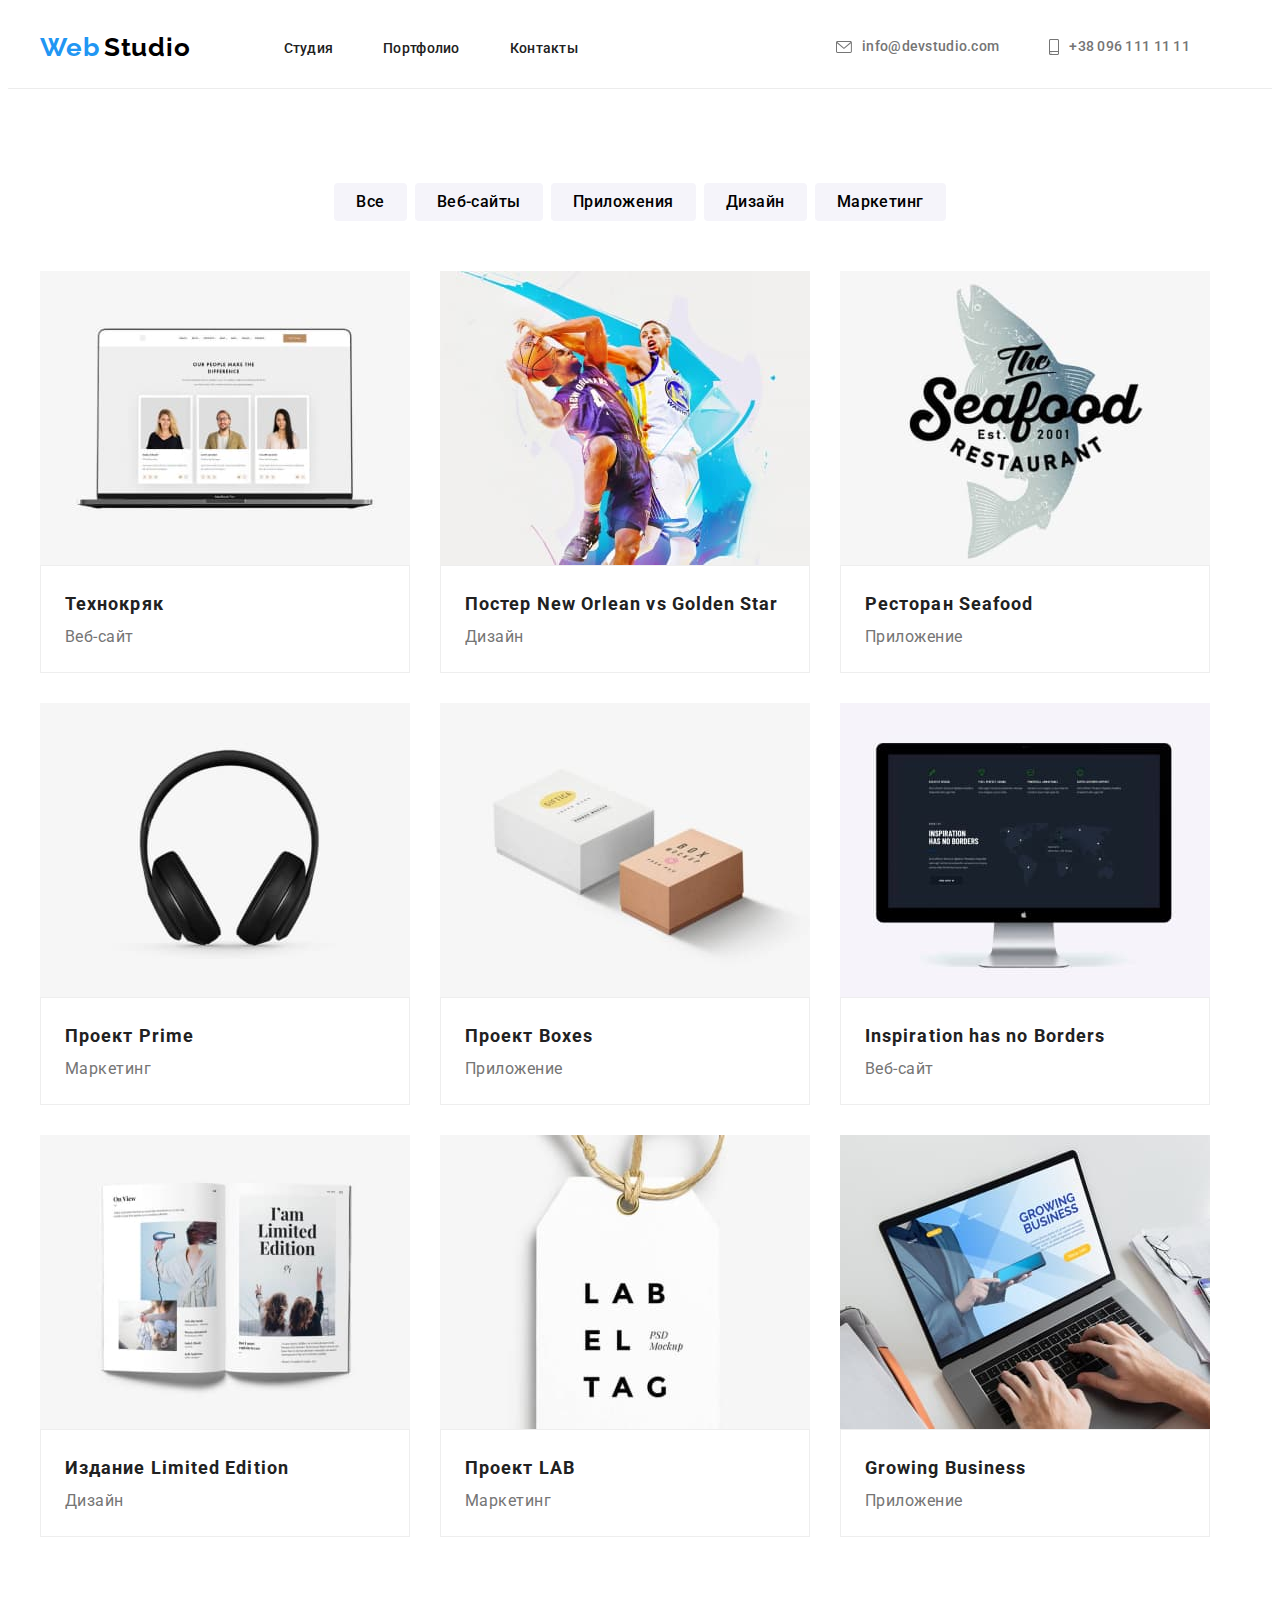
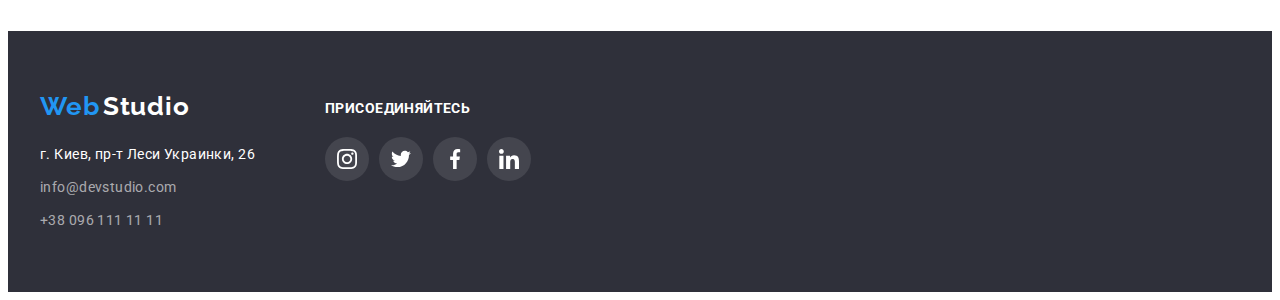
==== portfolio.html @ 27991fdc "Hw6" ====
<!DOCTYPE html>
<html lang="ru">
<head>
    <meta charset="UTF-8">
    <meta http-equiv="X-UA-Compatible" content="IE=edge">
    <meta name="viewport" content="width=device-width, initial-scale=1.0">
    <title>WebStudio</title>
    <link rel="preconnect" href="https://fonts.googleapis.com">
    <link rel="preconnect" href="https://fonts.gstatic.com" crossorigin>
    <link
        href="https://fonts.googleapis.com/css2?family=Raleway:wght@700&family=Roboto:wght@400;500;700;900&display=swap"
        rel="stylesheet">
    <link rel="stylesheet" href="https://cdnjs.cloudflare.com/ajax/libs/modern-normalize/1.1.0/modern-normalize.min.css"
        integrity="sha512-wpPYUAdjBVSE4KJnH1VR1HeZfpl1ub8YT/NKx4PuQ5NmX2tKuGu6U/JRp5y+Y8XG2tV+wKQpNHVUX03MfMFn9Q=="
        crossorigin="anonymous" referrerpolicy="no-referrer" />
    <link rel="stylesheet" href="./css/reset.css">
    <link rel="stylesheet" href="./css/styles.css">
</head>

<body>
    <!--Шапка страницы-->
    <header class="header">
        <div class="container header-container">
            <nav class="header-nav">
                <a class="link header-logo" href="./index.html">
                    <span lang="en" class="header-logo-web">Web</span>
                    <span lang="en" class="header-logo-studio">Studio</span>
                </a>
                <ul class="list header-list">
                    <li class="header-item"><a class="link header-link current" href="./index.html">Студия</a></li>
                    <li class="header-item"><a class="link header-link current" href="./portfolio.html">Портфолио</a></li>
                    <li class="header-item"><a class="link header-link current" href="">Контакты</a></li>
                </ul>
            </nav>
            <!--Контакты-->
            <ul class="list header-list-contact">
                <li class="header-con-link">
                    <a class="link header-mail" href="mailto:info@devstudio.com">
                        <svg class="header-icon" width="16" height="12">
                            <use href="./images/icons.svg#icon-envelope"></use>
                        </svg>
                        info@devstudio.com</a>
                </li>
                <li class="header-con-link">
                    <a class="link contact-tel" href="tel:380961111111">
                        <svg class="header-icon" width="10" height="16">
                            <use href="./images/icons.svg#icon-smartphone"></use>
                        </svg>
                        +38 096 111 11 11</a>
                </li>
            </ul>
        </div>
    </header>
    <main class="hero-second">
        <section class="section hero hero-projects">
            <div class="container">
                <ul class="list hero-list">
                    <li class="hero-list-item"><button type="button" class="hero-list-button">Все</button>
                    </li>
                    <li class="hero-list-item"><button type="button" class="hero-list-button">Веб-сайты</button>
                    </li>
                    <li class="hero-list-item"><button type="button" class="hero-list-button">Приложения</button>
                    </li>
                    <li class="hero-list-item"><button type="button" class="hero-list-button">Дизайн</button>
                    </li>
                    <li class="hero-list-item"><button type="button" class="hero-list-button">Маркетинг</button>
                    </li>
                </ul>
            </div>
<div class="container">
    <ul class="list projects-list">
        <li class="projects-list-item">
            <a class="link project-link" href="" target="_blank" rel="noopener noreferrer">
                <div class="projects-list-item-wrap">
                <img src="./images/portfolio-imeges/portfolio1.jpg" alt="Технокряк" width="370" height="294">
                <p class="project-img-title">Технокряк это современная площадка распространения коронавируса. Компании используют эту платформу для цифрового
                шпионажа и атак на защищённые сервера конкурентов.</p>
                </div>
                <div class="project-container">
                    <h2 class="project-title">Технокряк</h2>
                    <p class="project-title-disc">Веб-сайт</p>
                </div>
            </a>
        </li>
        <li class="projects-list-item">
            <a class="link project-link" href="" target="_blank" rel="noopener noreferrer">
                <div class="projects-list-item-wrap">
                <img src="./images/portfolio-imeges/portfolio2.jpg" alt="Постер" width="370" height="294">
                <p class="project-img-title">Технокряк это современная площадка распространения коронавируса. Компании используют эту
                    платформу для цифрового
                    шпионажа и атак на защищённые сервера конкурентов.</p>
                </div>
                <div class="project-container">
                    <h2 class="project-title">Постер <span lang="en">New Orlean vs Golden Star</span></h2>
                    <p class="project-title-disc">Дизайн</p>
                </div>
            </a>
        </li>
        <li class="projects-list-item">
            <a class="link project-link" href="" target="_blank" rel="noopener noreferrer">
                <div class="projects-list-item-wrap">
                <img src="./images/portfolio-imeges/portfolio3.jpg" alt="Seafood" width="370" height="294">
                <p class="project-img-title">Технокряк это современная площадка распространения коронавируса. Компании используют эту
                    платформу для цифрового
                    шпионажа и атак на защищённые сервера конкурентов.</p>
                </div>
                <div class="project-container">
                    <h2 class="project-title">Ресторан <span lang="en">Seafood</span></h2>
                    <p class="project-title-disc">Приложение</p>
                </div>
            </a>
        </li>
        <li class="projects-list-item">
            <a class="link project-link" href="" target="_blank" rel="noopener noreferrer">
                <div class="projects-list-item-wrap">
                <img src="./images/portfolio-imeges/portfolio4.jpg" alt="Проект Prime" width="370" height="294">
                <p class="project-img-title">Технокряк это современная площадка распространения коронавируса. Компании используют эту
                    платформу для цифрового
                    шпионажа и атак на защищённые сервера конкурентов.</p>
                </div>
                <div class="project-container">
                    <h2 class="project-title">Проект <span lang="en">Prime</span></h2>
                    <p class="project-title-disc">Маркетинг</p>
                </div>
            </a>
        </li>
        <li class="projects-list-item">
            <a class="link project-link" href="" target="_blank" rel="noopener noreferrer">
                <div class="projects-list-item-wrap">
                <img src="./images/portfolio-imeges/portfolio5.jpg" alt="Проект Boxes" width="370" height="294">
                <p class="project-img-title">Технокряк это современная площадка распространения коронавируса. Компании используют эту
                    платформу для цифрового
                    шпионажа и атак на защищённые сервера конкурентов.</p>
                </div>
                <div class="project-container">
                    <h2 class="project-title">Проект <span lang="en">Boxes</span></h2>
                    <p class="project-title-disc">Приложение</p>
                </div>
            </a>
        </li>
        <li class="projects-list-item">
            <a class="link project-link" href="" target="_blank" rel="noopener noreferrer">
                <div class="projects-list-item-wrap">
                <img src="./images/portfolio-imeges/portfolio6.jpg" alt="Inspiration" width="370" height="294">
                <p class="project-img-title">Технокряк это современная площадка распространения коронавируса. Компании используют эту
                    платформу для цифрового
                    шпионажа и атак на защищённые сервера конкурентов.</p>
                </div>
                <div class="project-container">
                    <h2 class="project-title"><span lang="en">Inspiration has no Borders</span></h2>
                    <p class="project-title-disc">Веб-сайт</p>
                </div>
            </a>
        </li>
        <li class="projects-list-item">
            <a class="link project-link" href="" target="_blank" rel="noopener noreferrer">
                <div class="projects-list-item-wrap">
                <img src="./images/portfolio-imeges/portfolio7.jpg" alt="Limited Edition" width="370" height="294">
                <p class="project-img-title">Технокряк это современная площадка распространения коронавируса. Компании используют эту
                    платформу для цифрового
                    шпионажа и атак на защищённые сервера конкурентов.</p>
                </div>
                <div class="project-container">
                    <h2 class="project-title">Издание <span lang="en">Limited Edition</span></h2>
                    <p class="project-title-disc">Дизайн</p>
                </div>
            </a>
        </li>
        <li class="projects-list-item">
            <a class="link project-link" href="" target="_blank" rel="noopener noreferrer">
                <div class="projects-list-item-wrap">
                <img src="./images/portfolio-imeges/portfolio8.jpg" alt="Проект LAB" width="370" height="294">
                <p class="project-img-title">Технокряк это современная площадка распространения коронавируса. Компании используют эту
                    платформу для цифрового
                    шпионажа и атак на защищённые сервера конкурентов.</p>
                </div>
                <div class="project-container">
                    <h2 class="project-title">Проект <span lang="en">LAB</span></h2>
                    <p class="project-title-disc">Маркетинг</p>
                </div>
            </a>
        </li>
        <li class="projects-list-item">
            <a class="link project-link" href="" target="_blank" rel="noopener noreferrer">
                <div class="projects-list-item-wrap">
                <img src="./images/portfolio-imeges/portfolio9.jpg" alt="Growing Business" width="370" height="294">
                <p class="project-img-title">Технокряк это современная площадка распространения коронавируса. Компании используют эту
                    платформу для цифрового
                    шпионажа и атак на защищённые сервера конкурентов.</p>
                </div>
                <div class="project-container">
                    <h2 class="project-title"><span lang="en">Growing Business</span></h2>
                    <p class="project-title-disc">Приложение</p>
                </div>
            </a>
        </li>
    </ul>
</div>
</section>
    </main>
    <footer class="footer">
        <div class="container footer-address">
            <div class="container-footer-logo">
                <a class="link footer-logo" href="./index.html">
                    <span lang="en" class="footer-logo-web">Web</span>
                    <span lang="en" class="footer-logo-studio">Studio</span>
                </a>
                <address>
                    <ul class="list footer-list">
                        <li class="footer-list-item address-item">
                            <a class="link footer-contacts street" href="https://goo.gl/maps/fT915jiTdRozChB46"
                                target="_blank" rel="noopener noreferrer">г. Киев,
                                пр-т Леси Украинки, 26</a>
                        </li>
                        <li class="footer-list-item address-item"><a class="footer-contacts"
                                href="mailto:info@devstudio.com" target="_blank"
                                rel="noopener noreferrer">info@devstudio.com</a>
                        </li>
                        <li class="footer-list-item address-item"><a class="footer-contacts" href="tel:+380961111111"
                                target="_blank" rel="noopener noreferrer">+38 096 111 11 11</a></li>
                    </ul>
                </address>
            </div>
            <div class="container-connect">
                <h2 class="text-connect">присоединяйтесь</h2>
                <ul class="connect-list">
                    <li class="connect-item">
                        <a href="" class="connect-link">
                            <svg class="connect-icon" width="20" height="20">
                                <use href="./images/icons.svg#icon-instagram"></use>
                            </svg>
                        </a>
                    </li>
                    <li class="connect-item">
                        <a href="" class="connect-link">
                            <svg class="connect-icon" width="20" height="20">
                                <use href="./images/icons.svg#icon-twitter"></use>
                            </svg>
                        </a>
                    </li>
                    <li class="connect-item">
                        <a href="" class="connect-link">
                            <svg class="connect-icon" width="20" height="20">
                                <use href="./images/icons.svg#icon-facebook"></use>
                            </svg>
                        </a>
                    </li>
                    <li class="connect-item">
                        <a href="" class="connect-link">
                            <svg class="connect-icon" width="20" height="20">
                                <use href="./images/icons.svg#icon-linkedin"></use>
                            </svg>
                        </a>
                    </li>
                </ul>
            </div>
        </div>
    </footer>
    </body>
    </html>
---- css/styles.css ----
:root {
  --blue-color: #2196f3;
  --first-title-color: #ffffff;
  --second-titele-color: #212121;
  --timing-function: cubic-bezier(0.4, 0, 0.2, 1);
}
body {
  font-family: 'Roboto', sans-serif;
  color: #212121;
  letter-spacing: 0.03em;
}

.container {
  width: 1200px;
  padding-right: 15px;
  padding-left: 15px;

  margin: 0 auto;
}
/* -----header---- */

.header {
  background: #ffffff;
  padding-top: 24px;
  padding-bottom: 25px;
  border-bottom: 1px solid #ececec;
}
.header-container {
  display: flex;
  align-items: center;
}

.header-nav {
  display: flex;
  align-items: center;
}
.header-logo-web {
  font-family: 'Raleway', sans-serif;
  font-style: normal;
  font-weight: bold;
  font-size: 26px;
  line-height: 1.19;
  /* identical to box height */

  letter-spacing: 0.03em;

  color: #2196f3;
}

.header-logo-studio {
  font-family: 'Raleway', sans-serif;
  font-style: normal;
  font-weight: bold;
  font-size: 26px;
  line-height: 1.19;
  margin-right: 93px;
  /* identical to box height */

  letter-spacing: 0.03em;

  color: #000000;
}

.header-list {
  display: flex;
}

.header-link {
  font-weight: 500;
  font-size: 14px;
  line-height: 1.14;
  letter-spacing: 0.02em;
  margin-right: 50px;
  transition: color 250ms cubic-bezier(0.4, 0, 0.2, 1);

  color: #212121;
}

.header-link:hover {
  color: var(--blue-color);
}
.current {
  color: #212121;
  position: relative;
}
.current::after {
  content: '';
  width: 0%;
  height: 4px;
  border-radius: 2px;
  position: absolute;
  background-color: var(--blue-color);
  left: 0;
  bottom: -32px;
  transition: width 250ms cubic-bezier(0.4, 0, 0.2, 1);
}

.current:focus::after,
.current:hover::after {
  color: var(--first-title-color);
  width: 100%;
}
.header-list-contact {
  margin-left: auto;
  display: flex;
  align-items: center;
}

.header-icon {
  fill: currentColor;
  margin-right: 10px;
}

.header-mail,
.contact-tel {
  font-weight: 500;
  font-size: 14px;
  line-height: 1.14;
  letter-spacing: 0.02em;
  display: flex;
  align-items: center;
  transition: color 250ms cubic-bezier(0.4, 0, 0.2, 1);

  margin-right: 50px;

  color: #757575;
}

.header-mail:hover {
  color: var(--blue-color);
}
.contact-tel:hover {
  color: var(--blue-color);
}
.hero-order {
  max-width: 1600px;
  height: 600px;
  margin-left: auto;
  margin-right: auto;
  background-color: #c4c4c4;
  background-image: linear-gradient(rgba(47, 48, 58, 0.4), rgba(47, 48, 58, 0.4)),
    url(../images/hero-bg.jpg);
  text-align: center;
  padding-top: 200px;
  padding-bottom: 200px;
}
.hero-title {
  font-weight: 900;
  font-size: 44px;
  line-height: 1.36;
  margin-bottom: 30px;
  font-size: 44px;
  text-align: center;
  letter-spacing: 0.06em;
  text-transform: uppercase;
  max-width: 696px;
  max-height: 120px;
  margin-left: auto;
  margin-right: auto;
  color: #ffffff;
}
.hero-order-btn {
  background: #2196f3;
  box-shadow: 0px 4px 4px rgba(0, 0, 0, 0.15);
  border-radius: 4px;
  cursor: pointer;
  border: transparent;
  font-size: 16px;
  line-height: 1.87;
  min-width: 200px;
  min-height: 50px;
  margin-left: auto;
  margin-right: auto;
  margin-left: auto;
  margin-right: auto;
  letter-spacing: 0.06em;
  color: #ffffff;
  transition: background-color 250ms cubic-bezier(0.4, 0, 0.2, 1);
}

.hero-order-btn:hover,
.hero-order-btn:focus {
  background-color: var(--blue-color);
  color: var(--first-title-color);
}

.info-list {
  display: flex;
}

.info-titele {
  display: none;
}
.info-item {
  padding-top: 94px;
}
.image-info {
  display: flex;
  justify-content: center;
  align-items: center;
  width: 270px;
  height: 120px;
  border-radius: 4px;
  background-color: #f5f4fa;
}
.info-list-titele {
  font-size: 14px;
  line-height: 1.14;
  letter-spacing: 0.03em;
  text-transform: uppercase;
  margin-top: 30px;
  margin-right: 30px;
  margin-bottom: 10px;
  color: #212121;
}
.info-list-text {
  font-weight: normal;
  font-size: 14px;
  line-height: 1.71;
  margin-top: 10px;
  margin-right: 30px;
  letter-spacing: 0.03em;
  color: #757575;
}
.work-list {
  display: flex;
  flex-wrap: wrap;
  margin-left: -30px;
  margin-bottom: -30px;
}
.work-item {
  width: calc(100% / 3 - 30px);
  margin-left: 30px;
  margin-top: 50px;
  margin-bottom: 94px;
}
.work-item-wrap {
  position: relative;
  overflow: hidden;
}
.work-item-text {
  position: absolute;
  bottom: 0;
  left: 0;
  font-family: 'Roboto', sans-serif;
  font-style: normal;
  font-weight: 700;
  font-size: 14px;
  line-height: 1.14;
  letter-spacing: 0.03em;
  padding: 27px 85px;
  width: 100%;
  background-color: rgba(47, 48, 58, 0.8);
  color: var(--first-title-color);
  transform: translateY(100%);
}
.work-item:hover .work-item-text {
  transform: translateY(0%);
}
.work-titele {
  font-size: 36px;
  line-height: 1.16;
  text-align: center;
  letter-spacing: 0.03em;
  margin-top: 94px;
  color: #212121;
}
.our-team {
  background: #f5f4fa;
}
.team-titele {
  font-size: 36px;
  line-height: 1.16;
  text-align: center;
  letter-spacing: 0.03em;
  padding-top: 94px;
  color: #212121;
}
.team-list {
  display: flex;
  flex-wrap: wrap;
  margin-left: -30px;
}
.team-item {
  width: calc(100% / 4 - 30px);
  margin-top: 50px;
  margin-left: 30px;
  margin-bottom: 94px;
  background-color: #ffffff;
  border-bottom: solid 1px transparent;
  box-shadow: 0px 1px 3px rgba(0, 0, 0, 0.12), 0px 1px 1px rgba(0, 0, 0, 0.14),
    0px 2px 1px rgba(0, 0, 0, 0.2);
  border-radius: 0px 0px 4px 4px;
}
.card-container {
  padding-top: 30px;
  padding-bottom: 30px;
}
.team-list-titele {
  font-weight: 500;
  font-size: 16px;
  line-height: 1.18;
  text-align: center;
  letter-spacing: 0.03em;
  margin-bottom: 10px;
  color: #212121;
}
.team-list-text {
  font-weight: normal;
  font-size: 16px;
  line-height: 1.18;
  text-align: center;
  letter-spacing: 0.03em;
  margin-bottom: 16px;
  color: #757575;
}
.team-social-list {
  display: flex;
  justify-content: center;
}
.team-social-item + .team-social-item {
  margin-left: 10px;
}
.team-social-link {
  width: 44px;
  height: 44px;
  background-color: #ffffff;
  display: flex;
  justify-content: center;
  align-items: center;
  border-radius: 50%;
  transition: background-color 250ms cubic-bezier(0.4, 0, 0.2, 1);
}
.team-social-icon {
  fill: #afb1b8;
}
.team-social-link:hover,
.team-social-link:focus {
  background-color: #2196f3;
}
.team-social-link:hover .team-social-icon,
.team-social-link:focus .team-social-icon {
  fill: #ffffff;
}

.container-clients {
  background-color: #ffffff;
}

.our-clients {
  font-family: 'Roboto', sans-serif;
  font-style: normal;
  font-weight: bold;
  font-size: 36px;
  line-height: 1.16;
  text-align: center;
  letter-spacing: 0.03em;
  padding-top: 94px;
  color: #212121;
}
.customer-base {
  display: flex;
}

.client-icon {
  display: flex;
  justify-self: center;
  align-items: center;
  fill: #afb1b8;
}

.client {
  margin-right: 30px;
  margin-top: 94px;
  padding-bottom: 94px;
  display: flex;
  justify-self: center;
  align-items: center;
}

.customer-link {
  display: flex;
  justify-content: center;
  align-items: center;
  width: 170px;
  height: 92px;
  border: 1px solid #afb1b8;
  box-sizing: border-box;
  border-radius: 4px;
  transition: border 250ms cubic-bezier(0.4, 0, 0.2, 1);
}

.customer-link:hover,
.customer-link:focus {
  border: 1px solid #2196f3;
}

.customer-link:hover .client-icon,
.customer-link:focus .client-icon {
  fill: #2196f3;
}

.footer {
  background-color: #2f303a;
  padding-top: 60px;
}
.footer-logo-web {
  font-family: Raleway;
  font-style: normal;
  font-weight: bold;
  font-size: 26px;
  line-height: 31px;
  font-weight: bold;
  letter-spacing: 0.03em;
  color: #2196f3;
}
.footer-logo-studio {
  font-family: Raleway;
  font-style: normal;
  font-weight: bold;
  font-size: 26px;
  line-height: 31px;
  font-weight: bold;
  letter-spacing: 0.03em;
  color: #ffffff;
}
.footer-logo {
  padding-bottom: 20px;
}
.footer-list {
  margin-top: 20px;
  padding-bottom: 60px;
}
.footer-address {
  display: flex;
  font-family: 'Roboto', sans-serif;
  font-style: normal;
  font-weight: 400;
  font-size: 14px;
  line-height: calc(24 / 14);
  letter-spacing: 0.03em;
}

.container-footer-logo {
  margin-right: 70px;
}

.logo-item {
  margin-bottom: 20px;
}
.address-item + .address-item {
  margin-top: 9px;
}
.address-item .street {
  color: #ffffff;
}
.footer-contacts {
  font-family: 'Roboto', sans-serif;
  font-style: normal;
  font-weight: 400;
  font-size: 14px;
  line-height: calc(24 / 14);
  letter-spacing: 0.03em;
  color: rgba(255, 255, 255, 0.6);
  text-decoration: none;
}
.footer-contacts:hover,
.footer-contacts:focus {
  color: var(--blue-color);
}

.connect-item:not(:first-child) {
  margin-left: 10px;
}

.connect-link {
  width: 44px;
  height: 44px;
  background-color: rgba(255, 255, 255, 0.1);
  display: flex;
  justify-content: center;
  align-items: center;
  border-radius: 50%;
  transition: background-color 250ms cubic-bezier(0.4, 0, 0.2, 1);
}

.connect-list {
  display: flex;
  justify-content: center;
}

.container-connect {
  align-items: center;
}

.text-connect {
  font-weight: 700;
  font-size: 14px;
  line-height: 1.14;
  letter-spacing: 0.03em;
  text-transform: uppercase;
  margin-bottom: 20px;
  padding-top: 10px;

  color: #ffffff;
}

.connect-icon {
  fill: #ffffff;
}

.connect-link:hover,
.connect-link:focus {
  background-color: #2196f3;
}
.connect-link:hover .connect-icon,
.connect-link:focus .connect-icon {
  fill: #ffffff;
}

.hero-second {
  padding: 94px 4px;
}
.hero-projects {
  background-color: #ffffff;
}
.hero-list {
  display: flex;
  justify-content: center;
  margin-bottom: 50px;
}
.hero-list-item + .hero-list-item {
  margin-left: 8px;
}
.hero-list-button {
  padding: 6px 22px;
  border: transparent;
  border-radius: 4px;
  font-family: inherit;
  font-style: inherit;
  font-size: inherit;
  font-weight: 500;
  line-height: calc(26 / 16);
  letter-spacing: 0.03em;
  background-color: #f5f4fa;
  transition: background-color 250ms cubic-bezier(0.4, 0, 0.2, 1);
}
.hero-list-button:hover,
.hero-list-button:focus {
  color: #f5f4fa;
  background-color: #2196f3;
  box-shadow: 0px 3px 1px rgba(0, 0, 0, 0.1), 0px 1px 2px rgba(0, 0, 0, 0.08),
    0px 2px 2px rgba(0, 0, 0, 0.12);
}
.projects-list {
  display: flex;
  flex-wrap: wrap;
  flex-basis: calc(100% / 9 - 270px);
  margin-bottom: -30px;
  margin-left: -30px;
}
.projects-list-item {
  margin-bottom: 30px;
  margin-left: 30px;
  text-align: left;
}
.projects-list-item:hover .project-img-title {
  transform: translateY(0%);
}
.projects-list-item-wrap {
  position: relative;
  overflow: hidden;
}
.project-img-title {
  position: absolute;
  top: 0;
  left: 0;
  font-family: 'Roboto', sans-serif;
  font-style: normal;
  font-weight: 400;
  font-size: 18px;
  line-height: 1.55;
  letter-spacing: 0.03em;
  padding: 63px 24px;
  height: 100%;
  background-color: var(--blue-color);
  color: var(--first-title-color);
  transform: translateY(100%);
  transition: transform 250ms cubic-bezier(0.4, 0, 0.2, 1);
}
.projects-list-item:hover,
.projects-list-item:focus {
  box-shadow: 0px 1px 1px rgba(0, 0, 0, 0.12), 0px 4px 4px rgba(0, 0, 0, 0.06),
    1px 4px 6px rgba(0, 0, 0, 0.16);
}
.project-container {
  padding: 20px 24px;
  background: #ffffff;
  border: 1px solid #eeeeee;
  box-sizing: border-box;
}
.project-title {
  font-weight: 700;
  font-size: 18px;
  line-height: calc(36 / 18);
  letter-spacing: 0.06em;
  color: #212121;
}
.project-title-disc {
  font-weight: 400;
  line-height: calc(30 / 16);
  letter-spacing: 0.03em;
  color: #757575;
}
.project-link:hover,
.project-link:focus {
  color: var(--hover-text-color);
  background-color: var(--hover-background-color);
}

.backdrop {
  position: fixed;
  top: 0;
  width: 100vw;
  height: 100vh;
  background-color: rgba(0, 0, 0, 0.2);
}

.modal {
  width: 528px;
  min-height: 581px;
  background-color: #ffffff;
  box-shadow: 0px 1px 3px rgba(0, 0, 0, 0.12), 0px 1px 1px rgba(0, 0, 0, 0.14),
    0px 2px 1px rgba(0, 0, 0, 0.2);
  border-radius: 4px;
  position: absolute;
  top: 50%;
  left: 50%;
  transform: translate(-50%, -50%);
  padding: 35px;
}
.modal-close {
  width: 30px;
  height: 30px;
  background: #ffffff;
  border: 1px solid rgba(0, 0, 0, 0.1);
  border-radius: 50%;
  box-sizing: border-box;
  position: absolute;
  display: flex;
  justify-content: center;
  align-items: center;
  top: 8px;
  right: 8px;
}

.modal-icon {
  fill: #000000;
}

.modal-title {
  font-family: 'Roboto', sans-serif;
  font-weight: 700;
  font-size: 20px;
  line-height: 1.15;
  text-align: center;
  letter-spacing: 0.03em;
  margin-bottom: 30px;
  color: #212121;
}

.form-input {
  width: 100%;
  height: 40px;
  border: 1px solid rgba(33, 33, 33, 0.2);
  box-sizing: border-box;
  border-radius: 4px;
  margin-bottom: 28px;
}
.is-hidden {
  opacity: 0;
  pointer-events: none;
  visibility: hidden;
}
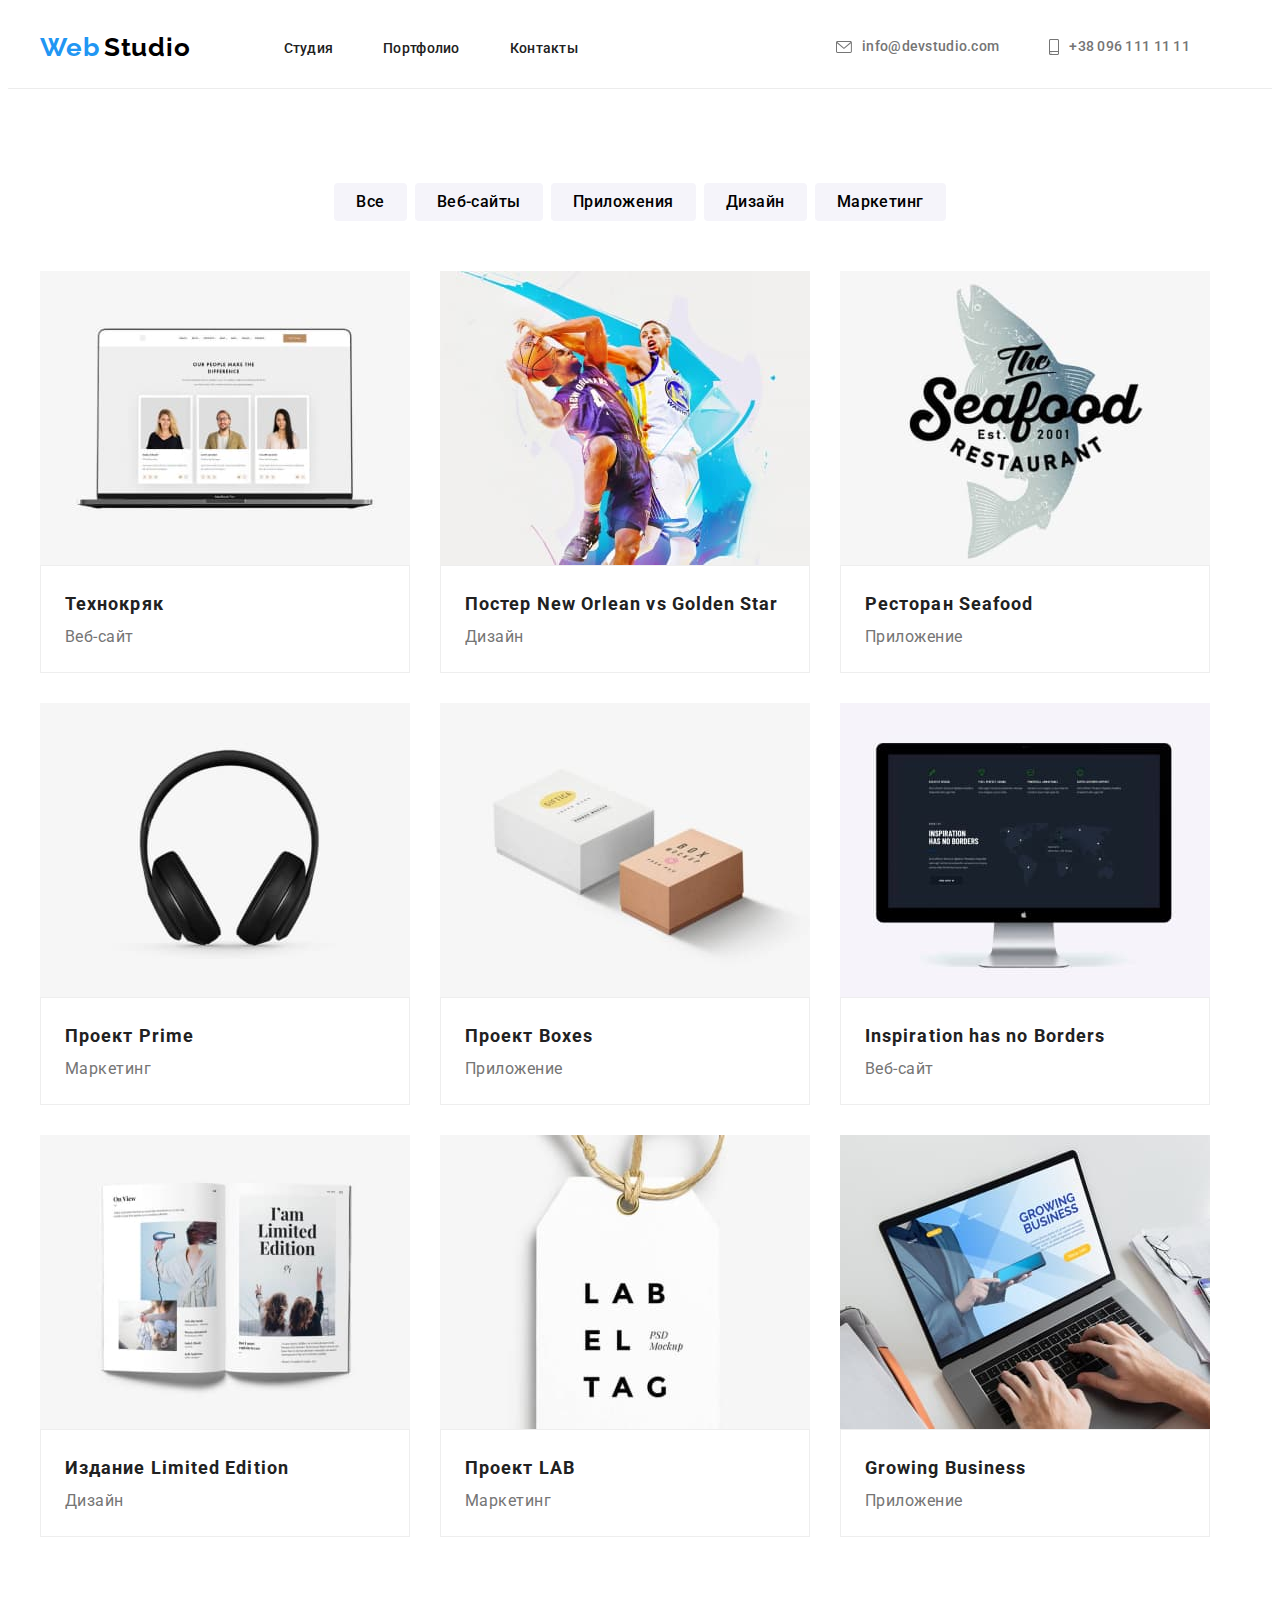
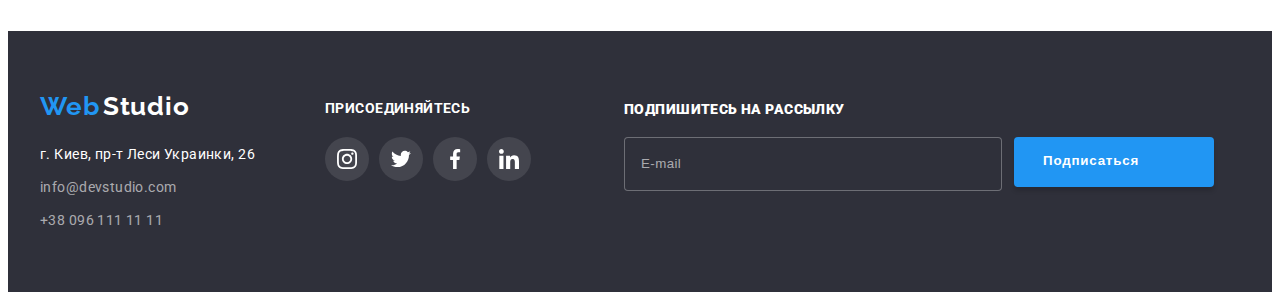
==== commit 3fd7e593: "Home Work 6" ====
--- a/portfolio.html
+++ b/portfolio.html
@@ -254,7 +254,20 @@
                     </li>
                 </ul>
             </div>
-        </div>
+            <div class="subscribe-container">
+                <b class="subscribe">Подпишитесь на рассылку</b>
+                <form class="subscribe-form" action="">
+                    <label for="email">
+                    </label>
+                    <input name="email" class="subscribe-input" type="email" placeholder="E-mail">
+    
+                    <button type="submit" class="subscribe-button">Подписаться
+                        <svg class="subscribe-icon" width="24" height="24">
+                            <use href="./images/icons.svg#icon-subscribe">
+                            </use>
+                        </svg>
+                    </button>
+                </form>
     </footer>
     </body>
     </html>--- a/css/styles.css
+++ b/css/styles.css
@@ -16,6 +16,17 @@
   padding-left: 15px;
 
   margin: 0 auto;
+}
+
+.visually-hidden {
+  position: absolute;
+  width: 1px;
+  height: 1px;
+  margin: -1px;
+  border: 0;
+  padding: 0;
+  clip: rect(0 0 0 0);
+  overflow: hidden;
 }
 /* -----header---- */
 
@@ -517,6 +528,75 @@
 .connect-link:focus .connect-icon {
   fill: #ffffff;
 }
+.subscribe {
+  display: inline-block;
+  padding-top: 10px;
+  margin-bottom: 20px;
+
+  font-weight: 900;
+  font-size: 14px;
+  line-height: calc(16 / 14);
+  letter-spacing: 0.03em;
+  text-transform: uppercase;
+  color: #ffffff;
+}
+
+.subscribe-container {
+  margin-left: 93px;
+}
+
+.subscribe-form {
+  display: flex;
+}
+
+.subscribe-input {
+  width: 358px;
+  height: 50px;
+  border: 1px solid rgba(255, 255, 255, 0.3);
+  border-radius: 4px;
+  padding-left: 16px;
+
+  background-color: #2f303a;
+}
+
+.subscribe-input::placeholder {
+  line-height: calc(20 / 16);
+  letter-spacing: 0.03em;
+  color: rgba(255, 255, 255, 0.6);
+}
+
+.subscribe-button {
+  display: flex;
+  align-items: center;
+  text-align: center;
+  width: 200px;
+  height: 50px;
+  padding-left: 29px;
+  padding-top: 10px;
+  padding-bottom: 10px;
+  margin-left: 12px;
+
+  box-shadow: 0px 4px 4px rgba(0, 0, 0, 0.15);
+  border: transparent;
+  border-radius: 4px;
+  background-color: #2196f3;
+  color: #ffffff;
+  box-shadow: 0px 4px 4px rgba(0, 0, 0, 0.15);
+  font-weight: 900;
+  line-height: calc(30 / 16);
+  letter-spacing: 0.06em;
+  transform: background-color 250ms cubic-bezier(0.4, 0, 0.2, 1);
+}
+
+.subscribe-icon {
+  margin-left: 10px;
+}
+
+.subscribe-button:hover,
+.subscribe-button:focus {
+  color: #ffffff;
+  background-color: #188ce8;
+}
 
 .hero-second {
   padding: 94px 4px;
@@ -655,7 +735,12 @@
 }
 
 .modal-icon {
-  fill: #000000;
+  color: #000000;
+  transition: fill 250ms cubic-bezier(0.4, 0, 0.2, 1);
+}
+.modal-close:focus .modal-icon,
+.modal-close:hover .modal-icon {
+  fill: #2196f3;
 }
 
 .modal-title {
@@ -666,17 +751,113 @@
   text-align: center;
   letter-spacing: 0.03em;
   margin-bottom: 30px;
-  color: #212121;
-}
-
+  padding-top: 5px;
+  color: #212121;
+}
+
+.form-field {
+  margin-bottom: 10px;
+}
+
+.input-wrap {
+  position: relative;
+}
+
+.input-icon {
+  position: absolute;
+  left: 15px;
+  top: 50%;
+  transform: translateY(-50%);
+  transition: fill 250ms cubic-bezier(0.4, 0, 0.2, 1);
+}
 .form-input {
   width: 100%;
   height: 40px;
   border: 1px solid rgba(33, 33, 33, 0.2);
-  box-sizing: border-box;
-  border-radius: 4px;
-  margin-bottom: 28px;
-}
+  border-radius: 4px;
+  outline: none;
+  padding-left: 42px;
+  transition: border-color 250ms cubic-bezier(0.4, 0, 0.2, 1);
+}
+
+.form-input:focus {
+  border-color: #2196f3;
+}
+
+.form-input:focus + .input-icon {
+  fill: #2196f3;
+}
+
+.input-text {
+  display: block;
+  margin-bottom: 4px;
+}
+.form-text {
+  width: 100%;
+  height: 120px;
+  border: 1px solid rgba(33, 33, 33, 0.2);
+  border-radius: 4px;
+  padding-left: 16px;
+  padding-right: 16px;
+  padding-bottom: 12px;
+  padding-top: 12px;
+  resize: none;
+}
+
+.check-text {
+  font-size: 14px;
+  line-height: 1.2;
+  letter-spacing: 0.03em;
+  color: #757575;
+  display: flex;
+}
+.check-text::before {
+  content: '';
+  width: 16px;
+  height: 15px;
+  border: 2px solid #212121;
+  border-radius: 2px;
+  margin-right: 8.38px;
+}
+
+.policy-check:checked + .check-text::before {
+  border: none;
+  background-image: url(../images/icon\ check.svg);
+  background-repeat: no-repeat;
+  background-position: center;
+  background-size: cover;
+}
+.checkbox-agreement-link {
+  font-weight: 400;
+  font-size: 14px;
+  line-height: calc(24 / 14);
+  letter-spacing: 0.03em;
+  color: #2196f3;
+  border-bottom: 1px solid #2196f3;
+}
+
+.modal-submit-button {
+  position: absolute;
+  left: 30%;
+  background: #2196f3;
+  box-shadow: 0px 4px 4px rgba(0, 0, 0, 0.15);
+  border-radius: 4px;
+  cursor: pointer;
+  border: transparent;
+  font-size: 16px;
+  line-height: 1.87;
+  min-width: 200px;
+  min-height: 50px;
+  letter-spacing: 0.06em;
+  color: #ffffff;
+  transition: background-color 250ms cubic-bezier(0.4, 0, 0.2, 1);
+}
+
+.modal-submit-button:hover,
+.modal-submit-button:focus {
+  background-color: #188ce8;
+}
+
 .is-hidden {
   opacity: 0;
   pointer-events: none;
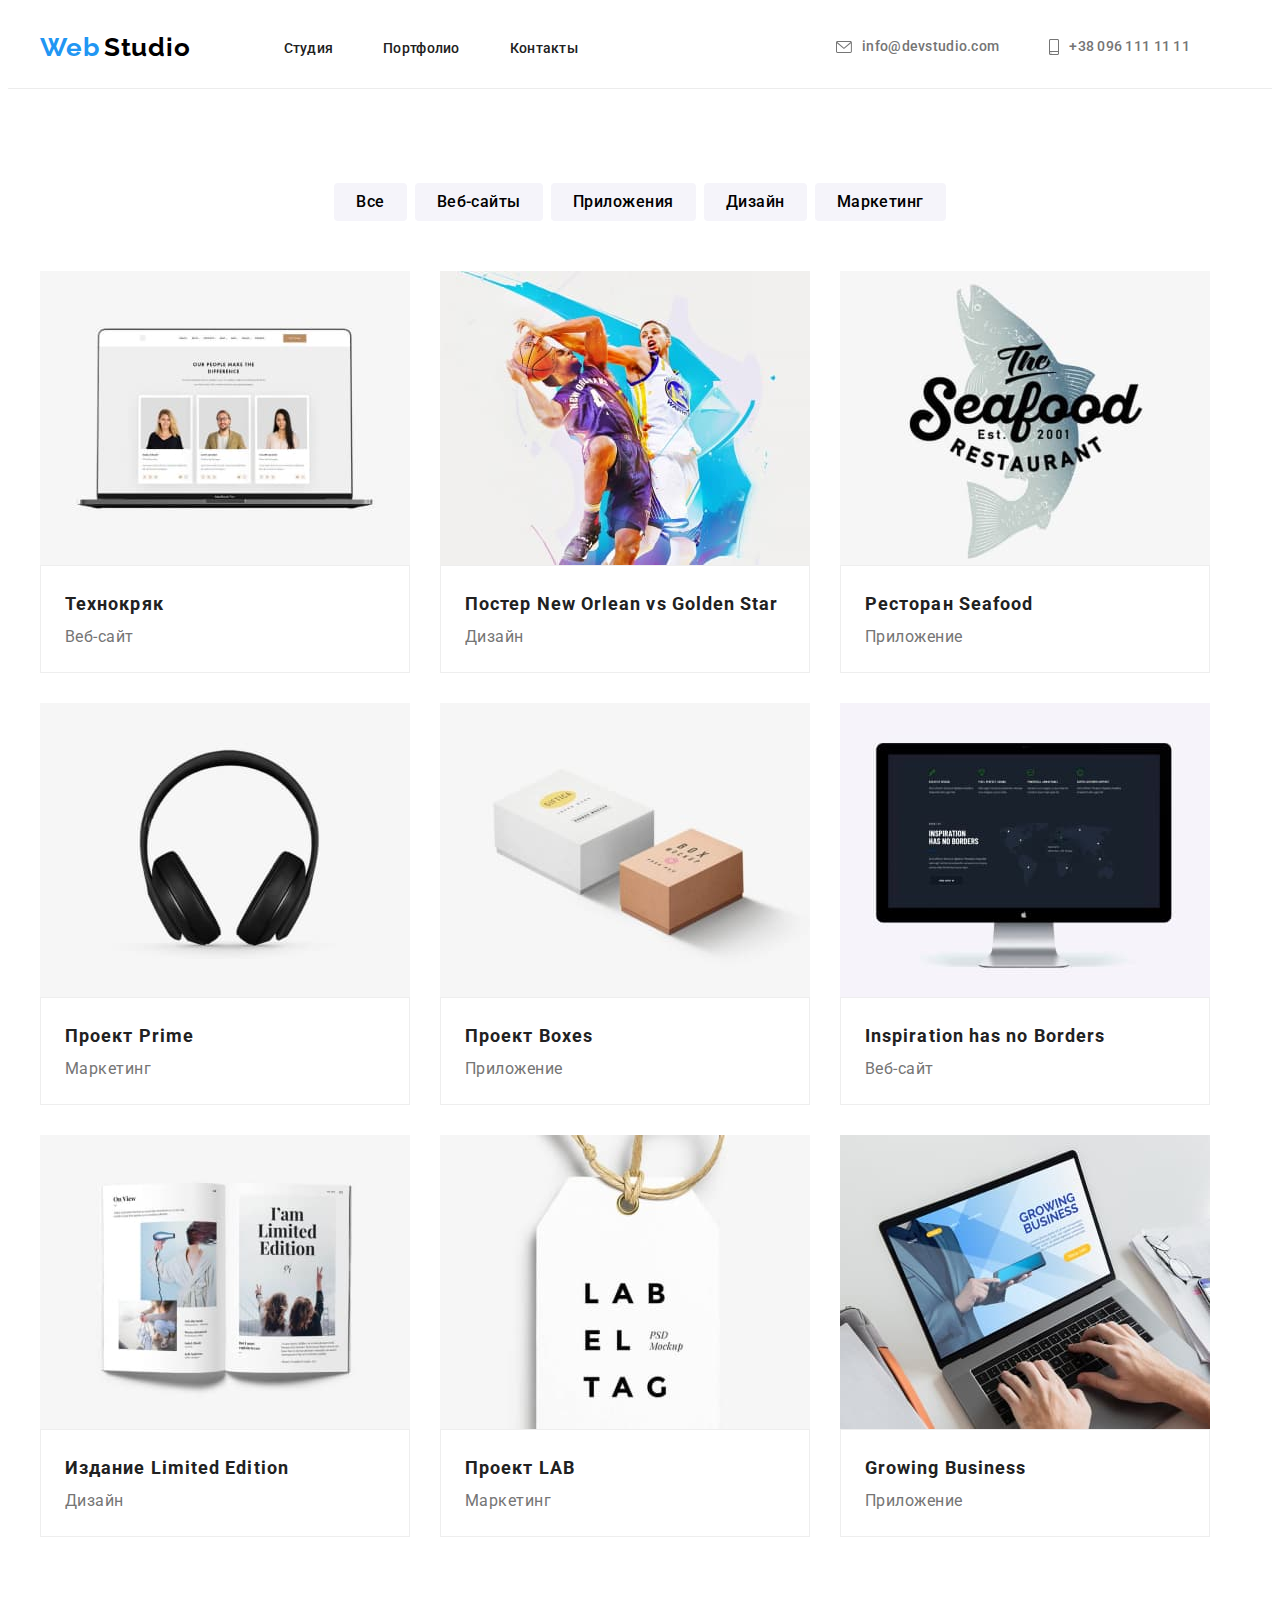
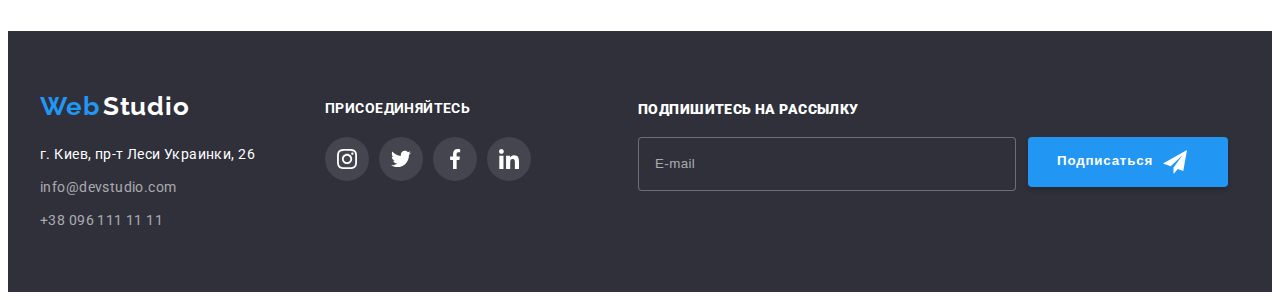
==== commit 379eb83f: "HW6" ====
--- a/portfolio.html
+++ b/portfolio.html
@@ -256,18 +256,19 @@
             </div>
             <div class="subscribe-container">
                 <b class="subscribe">Подпишитесь на рассылку</b>
-                <form class="subscribe-form" action="">
+                <form class="subscribe-form" action="#">
                     <label for="email">
                     </label>
-                    <input name="email" class="subscribe-input" type="email" placeholder="E-mail">
-    
+                    <input name="email" class="subscribe-input" type="email" placeholder="E-mail" id="email">
                     <button type="submit" class="subscribe-button">Подписаться
                         <svg class="subscribe-icon" width="24" height="24">
-                            <use href="./images/icons.svg#icon-subscribe">
+                            <use href="./images/icons.svg#icon-send">
                             </use>
                         </svg>
                     </button>
                 </form>
+            </div>
+        </div>
     </footer>
     </body>
     </html>--- a/css/styles.css
+++ b/css/styles.css
@@ -542,7 +542,7 @@
 }
 
 .subscribe-container {
-  margin-left: 93px;
+  margin-left: 107px;
 }
 
 .subscribe-form {
@@ -555,6 +555,7 @@
   border: 1px solid rgba(255, 255, 255, 0.3);
   border-radius: 4px;
   padding-left: 16px;
+  color: #ffffff;
 
   background-color: #2f303a;
 }
@@ -791,20 +792,29 @@
 .input-text {
   display: block;
   margin-bottom: 4px;
-}
+  font-size: 12px;
+  line-height: 14px;
+  letter-spacing: 0.01em;
+  color: #757575;
+}
+
 .form-text {
+  outline: none;
+  resize: none;
   width: 100%;
   height: 120px;
   border: 1px solid rgba(33, 33, 33, 0.2);
   border-radius: 4px;
-  padding-left: 16px;
-  padding-right: 16px;
-  padding-bottom: 12px;
-  padding-top: 12px;
-  resize: none;
+  padding: 12px 16px;
+}
+
+.form-text:focus {
+  border-color: #2196f3;
 }
 
 .check-text {
+  margin-top: 20px;
+  padding-left: 19px;
   font-size: 14px;
   line-height: 1.2;
   letter-spacing: 0.03em;
@@ -813,6 +823,8 @@
 }
 .check-text::before {
   content: '';
+  cursor: pointer;
+  margin-top: 3px;
   width: 16px;
   height: 15px;
   border: 2px solid #212121;
